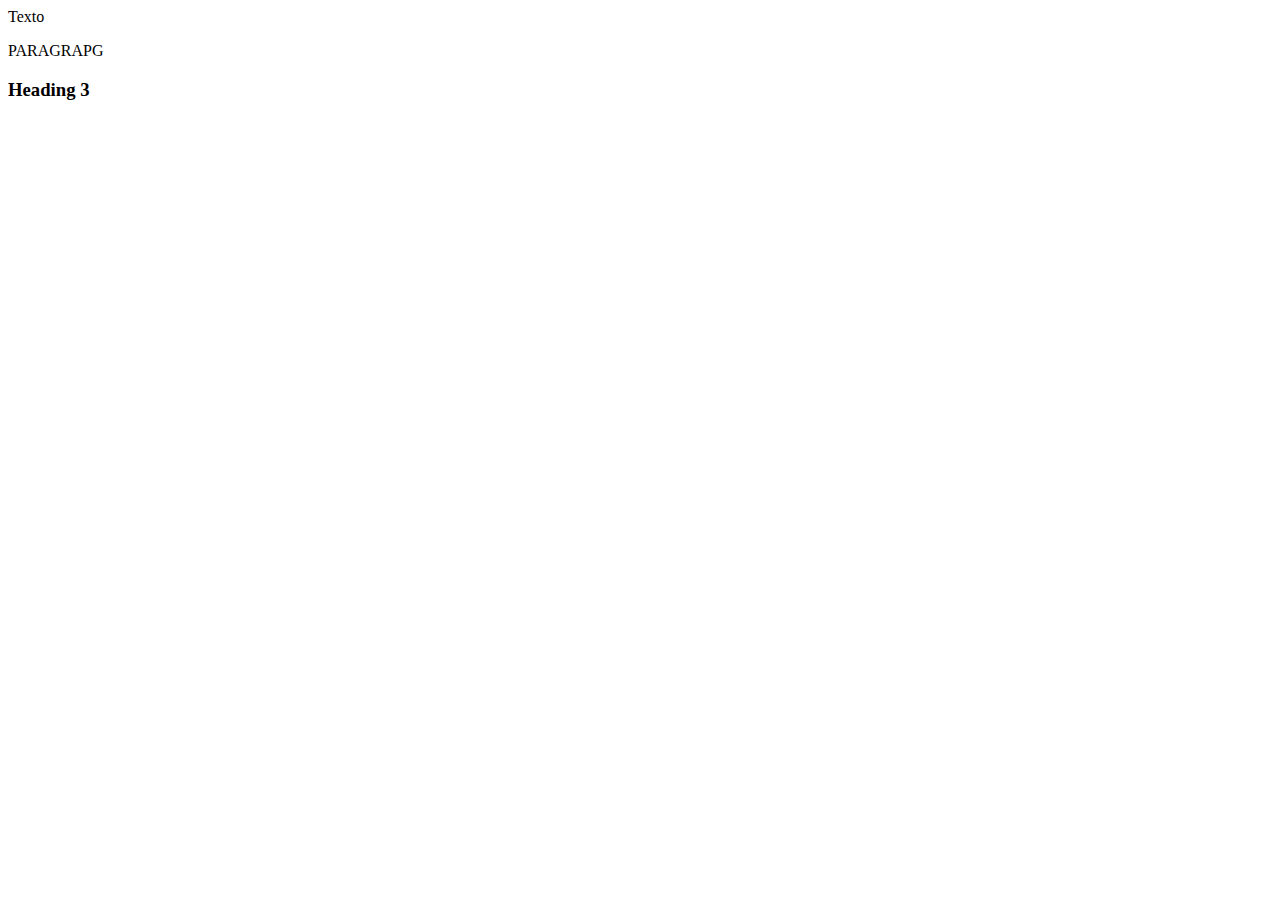
==== basic/index.html @ 68afbd2d "🐣Class 1: Html file and basic structure" ====
<!DOCTYPE html>
<html lang="en">
<head>
  <meta charset="UTF-8">
  <meta http-equiv="X-UA-Compatible" content="IE=edge">
  <meta name="viewport" content="width=device-width, initial-scale=1.0">
  <title>My title</title>
</head>
<body>
  Texto
  <p>PARAGRAPG</p>
  <h3>Heading 3</h3>
</body>
</html>
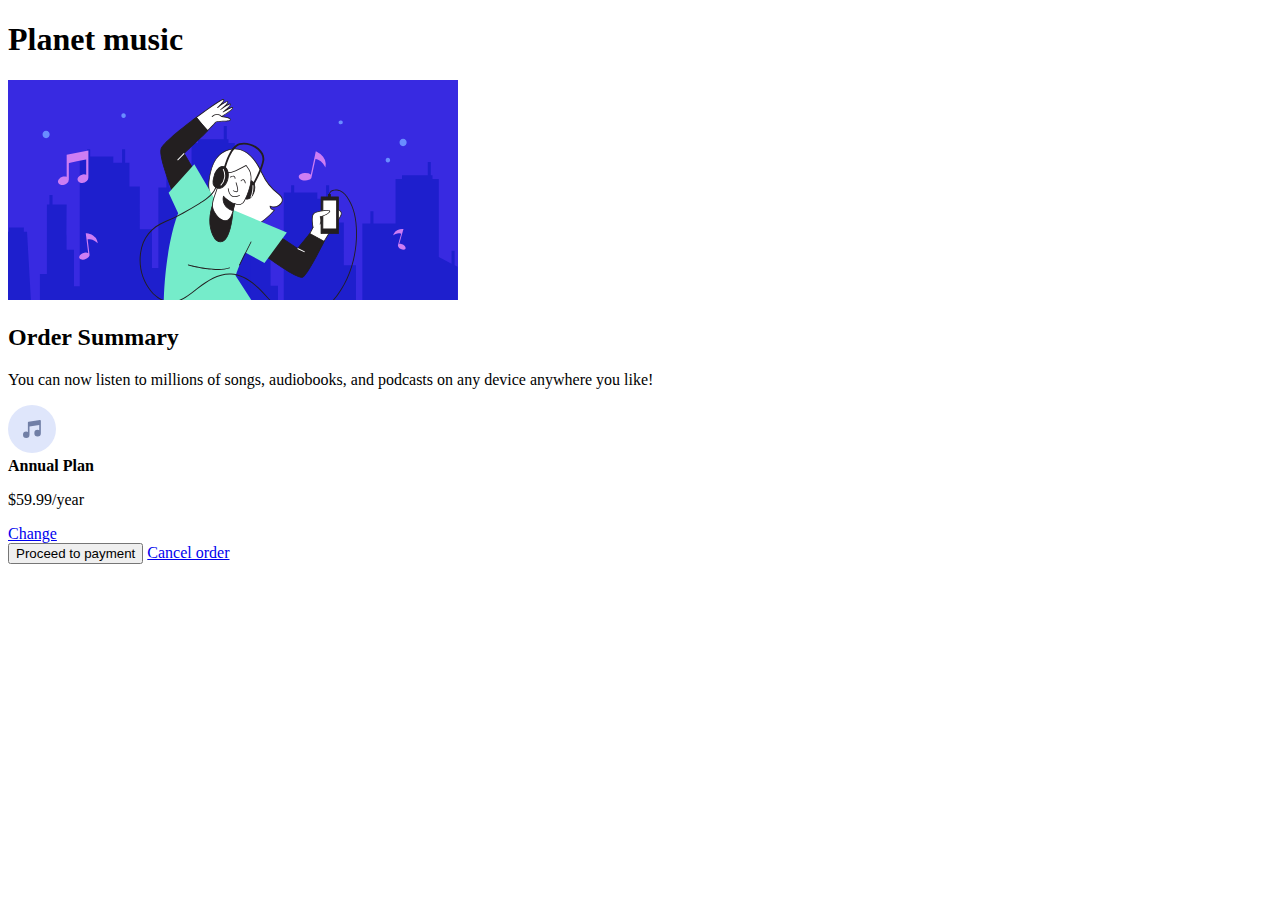
==== commit 804154fc: "🍖 Class 2: HTML elements" ====
--- a/basic/index.html
+++ b/basic/index.html
@@ -1,14 +1,43 @@
 <!DOCTYPE html>
 <html lang="en">
-<head>
-  <meta charset="UTF-8">
-  <meta http-equiv="X-UA-Compatible" content="IE=edge">
-  <meta name="viewport" content="width=device-width, initial-scale=1.0">
-  <title>My title</title>
-</head>
-<body>
-  Texto
-  <p>PARAGRAPG</p>
-  <h3>Heading 3</h3>
-</body>
-</html>+  <head>
+    <meta charset="UTF-8" />
+    <meta http-equiv="X-UA-Compatible" content="IE=edge" />
+    <meta name="viewport" content="width=device-width, initial-scale=1.0" />
+    <title>My title</title>
+  </head>
+  <body>
+    <section>
+      <header>
+        <h1>Planet music</h1>
+      </header>
+      <main>
+        <div>
+          <!-- Falta agregar el source de la imagen en los atributos-->
+          <img src="./assets/illustration-hero.svg" alt="Person who is listening music" />
+          <div id="container">
+            <h2>Order Summary</h2>
+            <p>
+              You can now listen to millions of songs, audiobooks, and podcasts
+              on any device anywhere you like!
+            </p>
+            <div>
+              <img src="./assets/icon-music.svg" alt="music">
+              <div>
+                <strong>
+                  Annual Plan
+                </strong>
+                <p>
+                  $59.99/year
+                </p>
+              </div>
+              <a href="#container">Change</a>
+            </div>
+            <button>Proceed to payment</button>
+            <a href="https://www.pokemon.com/us/" target="_blank">Cancel order</a>
+          </div>
+        </div>
+      </main>
+    </section>
+  </body>
+</html>
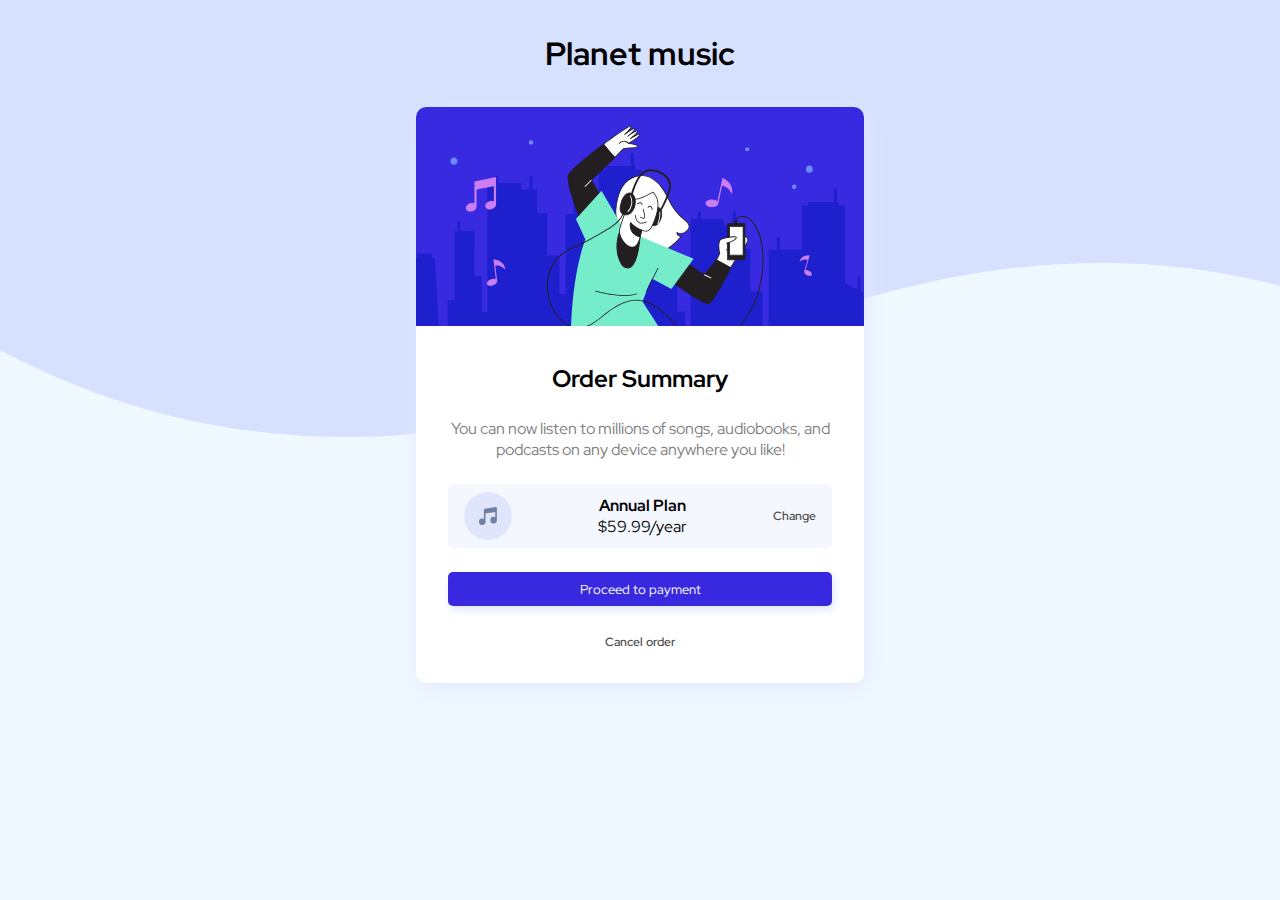
==== commit 489a66dc: "🍟 Class 4: Style our sample site" ====
--- a/basic/index.html
+++ b/basic/index.html
@@ -5,36 +5,44 @@
     <meta http-equiv="X-UA-Compatible" content="IE=edge" />
     <meta name="viewport" content="width=device-width, initial-scale=1.0" />
     <title>My title</title>
+    <link rel="preconnect" href="https://fonts.googleapis.com" />
+    <link rel="preconnect" href="https://fonts.gstatic.com" crossorigin />
+    <link
+      href="https://fonts.googleapis.com/css2?family=Red+Hat+Display:wght@500;600;700;900&display=swap"
+      rel="stylesheet"
+    />
+    <link rel="stylesheet" href="style.css" />
   </head>
   <body>
     <section>
       <header>
-        <h1>Planet music</h1>
+        <h1 id="title">Planet music</h1>
       </header>
       <main>
-        <div>
+        <div id="card">
           <!-- Falta agregar el source de la imagen en los atributos-->
-          <img src="./assets/illustration-hero.svg" alt="Person who is listening music" />
+          <img
+            src="./assets/illustration-hero.svg"
+            alt="Person who is listening music"
+          />
           <div id="container">
-            <h2>Order Summary</h2>
-            <p>
+            <h2 class="mb">Order Summary</h2>
+            <p class="description mb">
               You can now listen to millions of songs, audiobooks, and podcasts
               on any device anywhere you like!
             </p>
-            <div>
-              <img src="./assets/icon-music.svg" alt="music">
+            <div class="details mb">
+              <img src="./assets/icon-music.svg" alt="music" />
               <div>
-                <strong>
-                  Annual Plan
-                </strong>
-                <p>
-                  $59.99/year
-                </p>
+                <strong> Annual Plan </strong>
+                <p>$59.99/year</p>
               </div>
-              <a href="#container">Change</a>
+              <a href="#container" class="link">Change</a>
             </div>
             <button>Proceed to payment</button>
-            <a href="https://www.pokemon.com/us/" target="_blank">Cancel order</a>
+            <a href="https://www.pokemon.com/us/" target="_blank" class="link"
+              >Cancel order</a
+            >
           </div>
         </div>
       </main>
--- a/basic/style.css
+++ b/basic/style.css
@@ -0,0 +1,78 @@
+* {
+  margin: 0;
+  padding: 0;
+  font-family: 'Red Hat Display', sans-serif;
+}
+
+body {
+  background-image: url("./assets/pattern-background-desktop.svg");
+  background-repeat: no-repeat;
+  background-color: aliceblue;
+}
+
+h1 {
+  margin: 32px 0;
+  text-align: center;
+}
+
+#card {
+  background-color: white;
+  width: 35%;
+  min-width: 350px;
+  max-width: 450px;
+  margin: 0 auto;
+  border-radius: 10px;
+  box-shadow: 2px 4px 24px #e0e8ff;
+  overflow: hidden;
+}
+
+#card > img {
+  width: 100%;
+  /*border-radius: 10px 10px 0 0;*/
+}
+
+#container {
+  text-align: center;
+  padding: 32px;
+}
+
+.description {
+  font-size: 16px;
+  color: grey;
+}
+
+.mb {
+  margin-bottom: 24px;
+}
+
+.details {
+  display: flex;
+  justify-content: space-between;
+  align-items: center;
+  background-color: #f5f7ff;
+  padding: 8px 16px;
+  border-radius: 5px;
+}
+
+.link {
+  text-decoration: none;
+  font-size: 12px;
+  color: #4f4f4f;
+  font-weight: 600;
+}
+
+.link:hover {
+  color: #3829e0;
+}
+
+button {
+  display: block;
+  width: 100%;
+  padding: 8px;
+  border: none;
+  background-color: #3829e0;
+  color: white;
+  border-radius: 5px;
+  box-shadow: 2px 4px 8px #e0e8ff;
+  margin-bottom: 24px;
+}